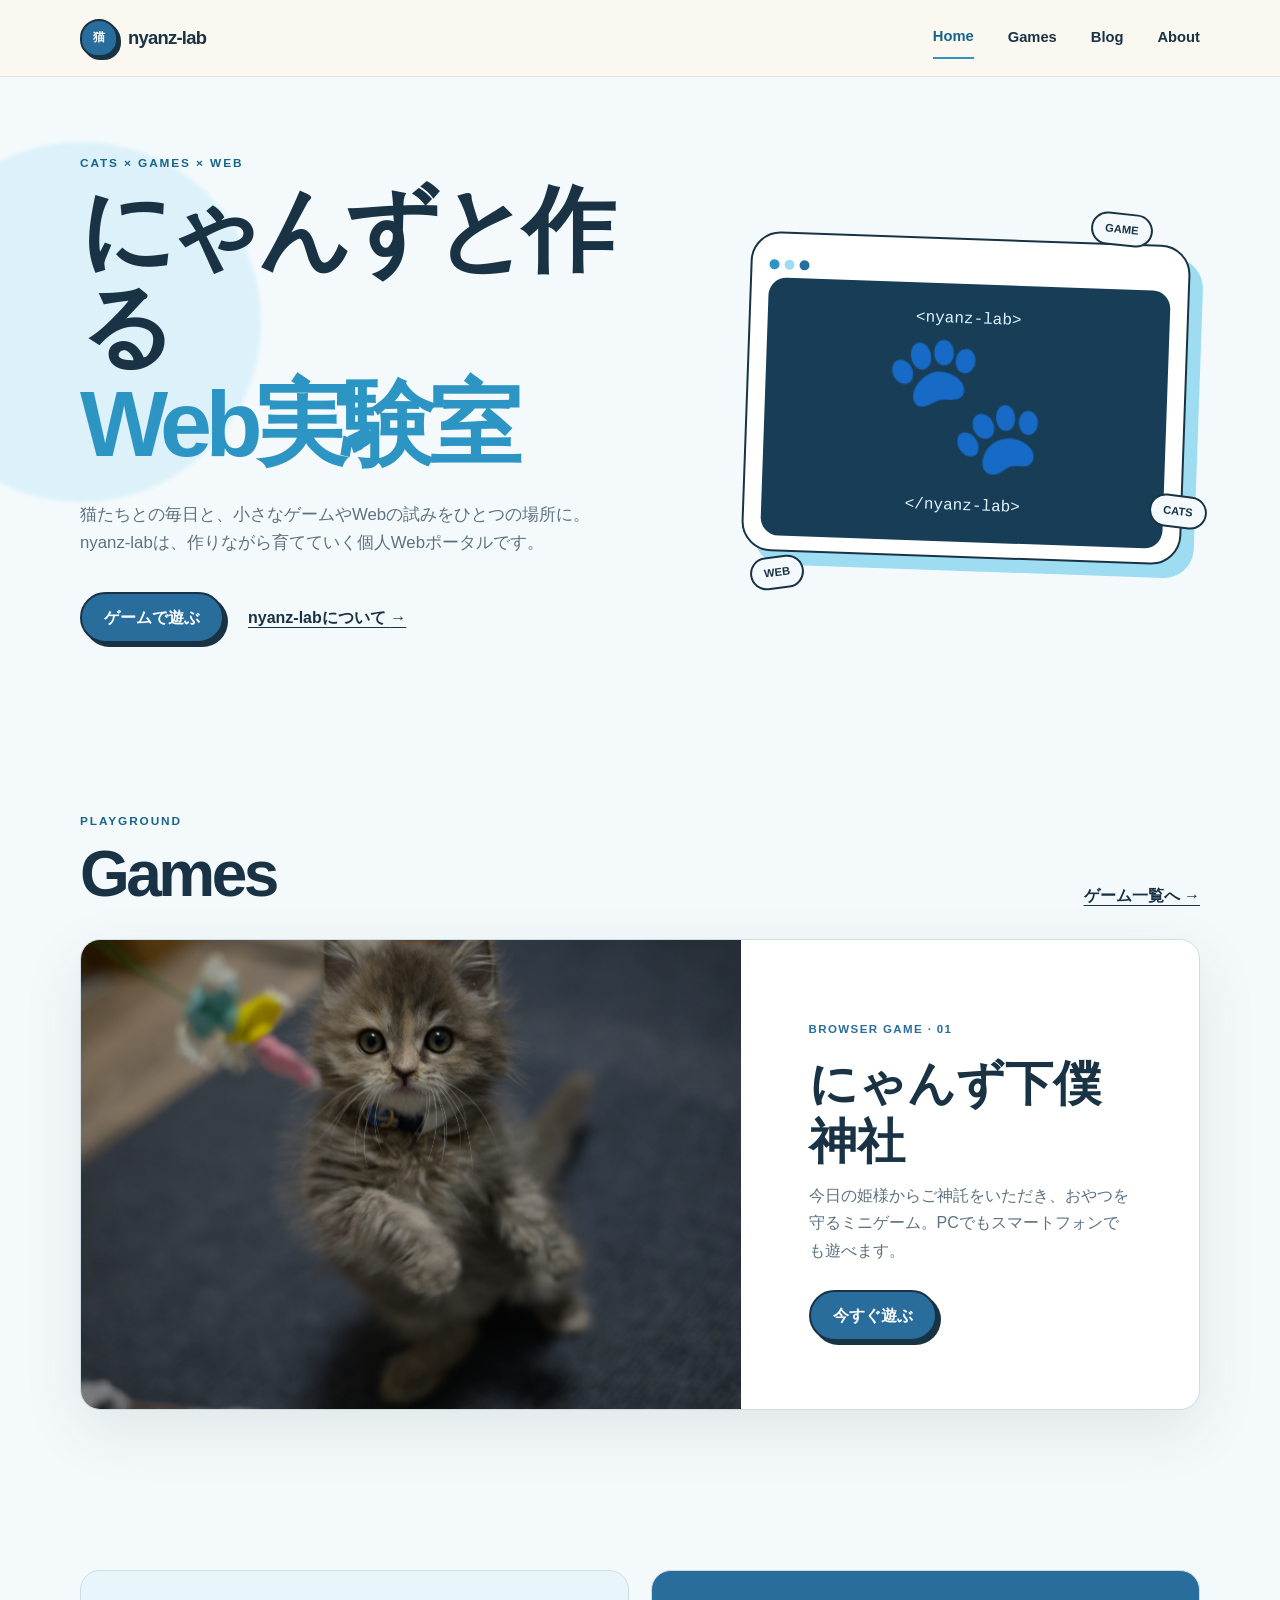
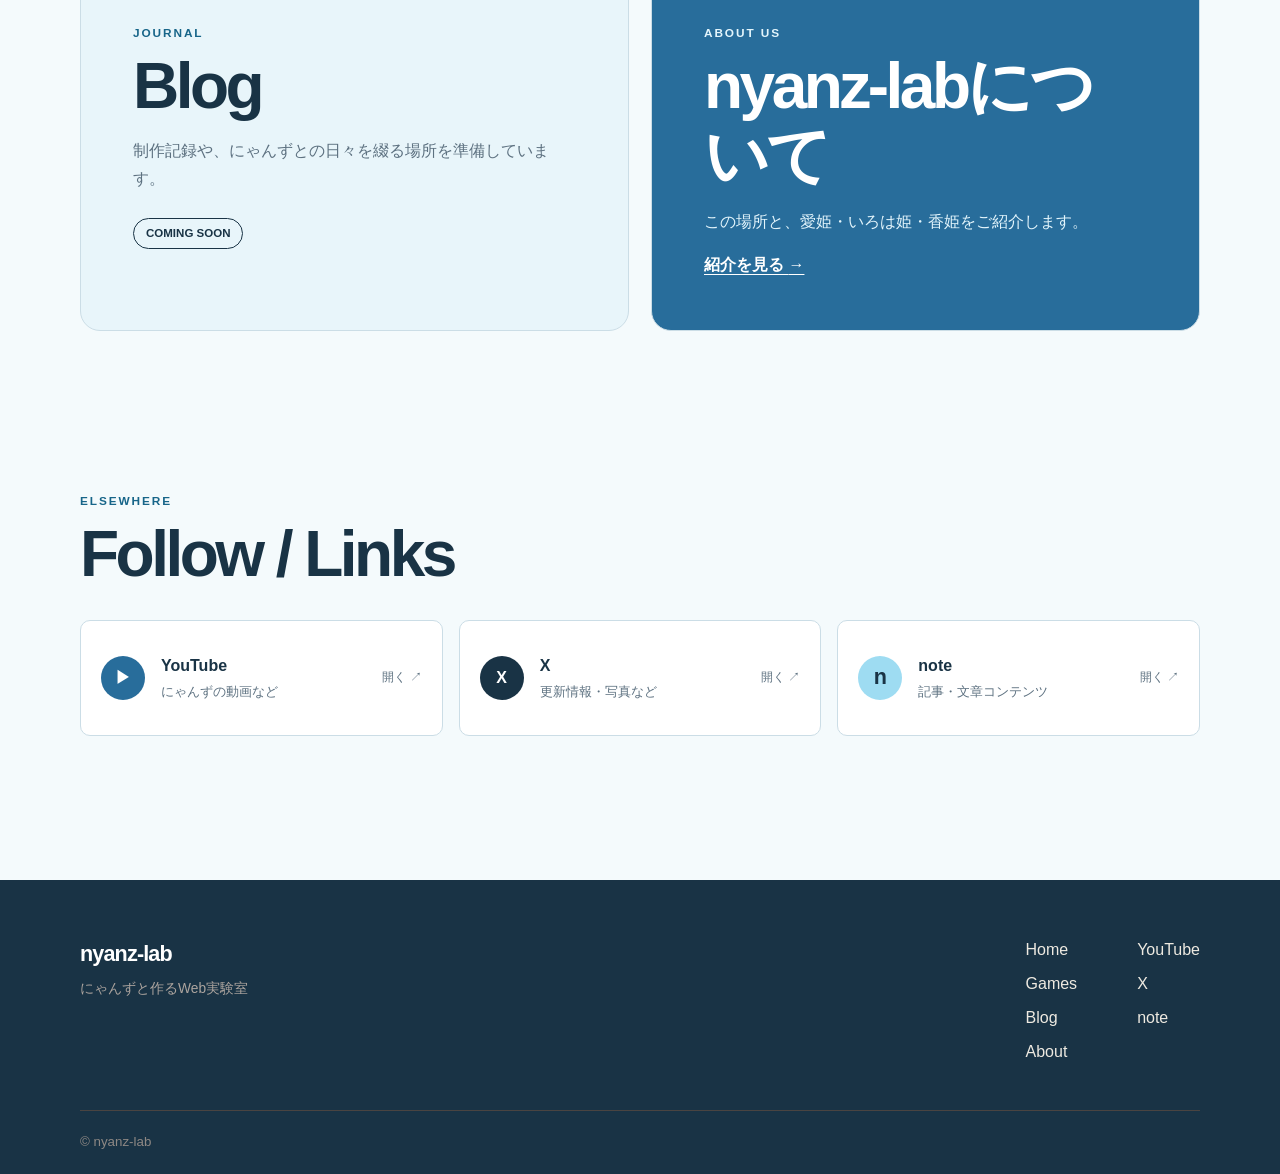
==== index.html @ 1f0c1e99 "Initial commit" ====
<!doctype html>
<html lang="ja">
    <head>
        <meta charset="utf-8" />
        <meta name="viewport" content="width=device-width, initial-scale=1" />
        <meta
            name="description"
            content="猫たちとの暮らし、自作ブラウザゲーム、Web制作の試みをまとめる個人Webポータル、nyanz-lab。"
        />
        <title>nyanz-lab | にゃんずと作るWeb実験室</title>
        <link rel="icon" href="/favicon.ico" sizes="any" />
        <link rel="stylesheet" href="/assets/css/common.css" />
        <script src="/assets/js/common.js" defer></script>
    </head>
    <body>
        <a class="skip-link" href="#main-content">本文へ移動</a>
        <header class="site-header">
            <div class="header-inner">
                <a class="site-brand" href="/" aria-label="nyanz-lab ホーム">
                    <span class="brand-mark" aria-hidden="true">猫</span>
                    <span>nyanz-lab</span>
                </a>
                <nav class="main-nav" aria-label="メインナビゲーション">
                    <a href="/" aria-current="page">Home</a>
                    <a href="/games/">Games</a>
                    <a href="/blog/">Blog</a>
                    <a href="/about/">About</a>
                </nav>
            </div>
        </header>

        <main id="main-content">
            <section class="hero">
                <div class="hero-copy">
                    <p class="eyebrow">Cats × Games × Web</p>
                    <h1>にゃんずと作る<br /><span>Web実験室</span></h1>
                    <p class="hero-lead">
                        猫たちとの毎日と、小さなゲームやWebの試みをひとつの場所に。
                        nyanz-labは、作りながら育てていく個人Webポータルです。
                    </p>
                    <div class="hero-actions">
                        <a class="button button-primary" href="/games/nyanz-game/">ゲームで遊ぶ</a>
                        <a class="text-link" href="/about/">nyanz-labについて <span aria-hidden="true">→</span></a>
                    </div>
                </div>
                <div class="hero-visual" aria-hidden="true">
                    <div class="lab-window">
                        <span class="window-dot"></span><span class="window-dot"></span
                        ><span class="window-dot"></span>
                        <div class="lab-code">
                            <span>&lt;nyanz-lab&gt;</span>
                            <strong>🐾</strong>
                            <span>&lt;/nyanz-lab&gt;</span>
                        </div>
                    </div>
                    <span class="orbit orbit-one">GAME</span>
                    <span class="orbit orbit-two">WEB</span>
                    <span class="orbit orbit-three">CATS</span>
                </div>
            </section>

            <section class="content-section" aria-labelledby="games-title">
                <div class="section-heading">
                    <div>
                        <p class="eyebrow">Playground</p>
                        <h2 id="games-title">Games</h2>
                    </div>
                    <a class="text-link" href="/games/">ゲーム一覧へ <span aria-hidden="true">→</span></a>
                </div>
                <article class="featured-card">
                    <a class="featured-image" href="/games/nyanz-game/">
                        <img
                            src="/games/nyanz-game/images/kouhime/fortune001.jpg"
                            alt="香姫"
                            width="1200"
                            height="900"
                        />
                    </a>
                    <div class="featured-copy">
                        <p class="card-label">Browser Game · 01</p>
                        <h3>にゃんず下僕神社</h3>
                        <p>
                            今日の姫様からご神託をいただき、おやつを守るミニゲーム。PCでもスマートフォンでも遊べます。
                        </p>
                        <a class="button button-primary" href="/games/nyanz-game/">今すぐ遊ぶ</a>
                    </div>
                </article>
            </section>

            <section class="content-section two-column" aria-label="更新情報とサイト紹介">
                <article class="info-panel blog-panel">
                    <p class="eyebrow">Journal</p>
                    <h2>Blog</h2>
                    <p>制作記録や、にゃんずとの日々を綴る場所を準備しています。</p>
                    <span class="status-badge">Coming soon</span>
                    <a class="panel-link" href="/blog/" aria-label="Blog準備中ページを見る"></a>
                </article>
                <article class="info-panel about-panel">
                    <p class="eyebrow">About us</p>
                    <h2>nyanz-labについて</h2>
                    <p>この場所と、愛姫・いろは姫・香姫をご紹介します。</p>
                    <a class="text-link" href="/about/">紹介を見る <span aria-hidden="true">→</span></a>
                </article>
            </section>

            <section class="content-section" aria-labelledby="links-title">
                <div class="section-heading">
                    <div>
                        <p class="eyebrow">Elsewhere</p>
                        <h2 id="links-title">Follow / Links</h2>
                    </div>
                </div>
                <!-- ソーシャルURLは /assets/js/common.js の SOCIAL_LINKS で一括管理 -->
                <div class="social-grid">
                    <a class="social-card" data-social="youtube" aria-disabled="true">
                        <span class="social-icon" aria-hidden="true">▶</span>
                        <span><strong>YouTube</strong><small>にゃんずの動画など</small></span>
                        <span class="social-state">準備中</span>
                    </a>
                    <a class="social-card" data-social="x" aria-disabled="true">
                        <span class="social-icon social-icon-x" aria-hidden="true">X</span>
                        <span><strong>X</strong><small>更新情報・写真など</small></span>
                        <span class="social-state">準備中</span>
                    </a>
                    <a class="social-card" data-social="note" aria-disabled="true">
                        <span class="social-icon social-icon-note" aria-hidden="true">n</span>
                        <span><strong>note</strong><small>記事・文章コンテンツ</small></span>
                        <span class="social-state">準備中</span>
                    </a>
                </div>
            </section>
        </main>

        <footer class="site-footer">
            <div class="footer-inner">
                <div><a class="footer-brand" href="/">nyanz-lab</a><p>にゃんずと作るWeb実験室</p></div>
                <nav class="footer-nav" aria-label="フッターナビゲーション">
                    <a href="/">Home</a><a href="/games/">Games</a><a href="/blog/">Blog</a><a href="/about/">About</a>
                </nav>
                <nav class="footer-social" aria-label="ソーシャルリンク">
                    <a data-social="youtube" aria-disabled="true">YouTube</a>
                    <a data-social="x" aria-disabled="true">X</a>
                    <a data-social="note" aria-disabled="true">note</a>
                </nav>
            </div>
            <p class="copyright"><small>© nyanz-lab</small></p>
        </footer>
    </body>
</html>
---- assets/css/common.css ----
:root {
    --ink: #193345;
    --muted: #5d7180;
    --paper: #f4fafc;
    --surface: #ffffff;
    --surface-warm: #e8f5fa;
    --line: #cbdde6;
    --accent: #2d95c4;
    --accent-dark: #176589;
    --blue: #286d9b;
    --sky: #9edcf2;
    --radius-sm: 10px;
    --radius: 20px;
    --shadow: 0 20px 60px rgba(61, 46, 37, 0.1);
    --content: min(1120px, calc(100% - 40px));
}

* { box-sizing: border-box; }

html { scroll-behavior: smooth; }

body {
    margin: 0;
    color: var(--ink);
    background: var(--paper);
    font-family: 'Hiragino Sans', 'Yu Gothic', 'Meiryo', sans-serif;
    line-height: 1.7;
}

a { color: inherit; }
img { max-width: 100%; }

.skip-link {
    position: fixed;
    z-index: 100;
    top: 8px;
    left: 8px;
    padding: 8px 14px;
    color: #fff;
    background: var(--ink);
    transform: translateY(-150%);
}

.skip-link:focus { transform: translateY(0); }

.site-header {
    position: relative;
    z-index: 10;
    border-bottom: 1px solid rgba(221, 213, 200, 0.7);
    background: rgba(251, 248, 241, 0.94);
}

.header-inner,
.footer-inner {
    width: var(--content);
    margin: 0 auto;
}

.header-inner {
    display: flex;
    min-height: 76px;
    align-items: center;
    justify-content: space-between;
    gap: 28px;
}

.site-brand,
.footer-brand {
    text-decoration: none;
    font-weight: 900;
    letter-spacing: -0.04em;
}

.site-brand { display: flex; align-items: center; gap: 10px; font-size: 1.15rem; }

.brand-mark {
    display: grid;
    width: 38px;
    height: 38px;
    place-items: center;
    border: 2px solid var(--ink);
    border-radius: 50% 50% 45% 45%;
    color: #fff;
    background: var(--blue);
    font-size: 0.78rem;
    box-shadow: 3px 3px 0 var(--ink);
}

.main-nav { display: flex; align-items: center; gap: clamp(16px, 3vw, 34px); }
.main-nav a { padding: 7px 0; text-decoration: none; font-size: 0.92rem; font-weight: 700; }
.main-nav a[aria-current='page'] { border-bottom: 2px solid var(--accent); color: var(--accent-dark); }

.hero {
    position: relative;
    display: grid;
    grid-template-columns: 1.08fr 0.92fr;
    width: var(--content);
    min-height: 610px;
    margin: 0 auto;
    align-items: center;
    gap: clamp(36px, 7vw, 90px);
    padding: 76px 0 88px;
}

.hero::before {
    position: absolute;
    z-index: -1;
    top: 10%;
    left: -16%;
    width: 360px;
    height: 360px;
    border-radius: 50%;
    background: rgba(158, 220, 242, 0.28);
    content: '';
    filter: blur(2px);
}

.eyebrow {
    margin: 0 0 8px;
    color: var(--accent-dark);
    font-size: 0.74rem;
    font-weight: 900;
    letter-spacing: 0.16em;
    text-transform: uppercase;
}

.hero h1 {
    margin: 0;
    font-size: clamp(3rem, 7.3vw, 6.6rem);
    line-height: 1.04;
    letter-spacing: -0.07em;
}

.hero h1 span { color: var(--accent); }
.hero-lead { max-width: 650px; margin: 28px 0 0; color: var(--muted); font-size: 1.05rem; }
.hero-actions { display: flex; align-items: center; gap: 24px; margin-top: 34px; }

.button {
    display: inline-flex;
    min-height: 48px;
    align-items: center;
    justify-content: center;
    padding: 10px 22px;
    border: 2px solid var(--ink);
    border-radius: 999px;
    text-decoration: none;
    font-weight: 800;
}

.button-primary { color: #fff; background: var(--blue); box-shadow: 4px 4px 0 var(--ink); }
.button-primary:hover { background: var(--accent-dark); }
.button-primary:active { transform: translate(2px, 2px); box-shadow: 2px 2px 0 var(--ink); }
.text-link { font-weight: 800; text-underline-offset: 4px; }
.text-link:hover { color: var(--accent-dark); }

.hero-visual { position: relative; min-height: 390px; }

.lab-window {
    position: absolute;
    inset: 35px 14px 35px 20px;
    overflow: hidden;
    padding: 17px;
    border: 2px solid var(--ink);
    border-radius: 30px;
    background: var(--surface);
    box-shadow: 13px 13px 0 var(--sky);
    transform: rotate(2deg);
}

.window-dot { display: inline-block; width: 10px; height: 10px; margin-right: 5px; border-radius: 50%; background: var(--line); }
.window-dot:first-child { background: var(--accent); }
.window-dot:nth-child(2) { background: var(--sky); }
.window-dot:nth-child(3) { background: var(--blue); }

.lab-code {
    display: grid;
    height: calc(100% - 24px);
    place-items: center;
    align-content: center;
    gap: 12px;
    border-radius: 18px;
    color: #dff5ff;
    background: #183d57;
    font-family: Consolas, monospace;
}

.lab-code strong { font-size: clamp(4.8rem, 11vw, 8.5rem); line-height: 1; }
.orbit { position: absolute; z-index: 2; padding: 5px 12px; border: 2px solid var(--ink); border-radius: 999px; background: var(--paper); font-size: 0.7rem; font-weight: 900; }
.orbit-one { top: 10px; right: 10%; transform: rotate(6deg); }
.orbit-two { bottom: 4px; left: 5%; transform: rotate(-7deg); }
.orbit-three { right: -7px; bottom: 65px; transform: rotate(7deg); }

.content-section { width: var(--content); margin: 0 auto; padding: 80px 0; }
.section-heading { display: flex; align-items: end; justify-content: space-between; gap: 20px; margin-bottom: 30px; }
.section-heading h2, .info-panel h2, .page-hero h1 { margin: 0; font-size: clamp(2.1rem, 5vw, 4rem); line-height: 1.1; letter-spacing: -0.055em; }

.featured-card {
    display: grid;
    overflow: hidden;
    grid-template-columns: minmax(0, 1.18fr) minmax(300px, 0.82fr);
    border: 1px solid var(--line);
    border-radius: var(--radius);
    background: var(--surface);
    box-shadow: var(--shadow);
}

.featured-image { min-height: 430px; overflow: hidden; background: var(--surface-warm); }
.featured-image img { display: block; width: 100%; height: 100%; object-fit: cover; transition: transform 240ms ease; }
.featured-image:hover img { transform: scale(1.025); }
.featured-copy { display: flex; flex-direction: column; align-items: flex-start; justify-content: center; padding: clamp(30px, 6vw, 68px); }
.card-label { color: var(--blue); font-size: 0.72rem; font-weight: 900; letter-spacing: 0.12em; text-transform: uppercase; }
.featured-copy h3 { margin: 4px 0 12px; font-size: clamp(1.8rem, 4vw, 3rem); line-height: 1.2; }
.featured-copy p:not(.card-label) { margin: 0 0 26px; color: var(--muted); }

.two-column { display: grid; grid-template-columns: 1fr 1fr; gap: 22px; }
.info-panel { position: relative; min-height: 300px; padding: clamp(28px, 5vw, 52px); border: 1px solid var(--line); border-radius: var(--radius); }
.info-panel p:not(.eyebrow) { max-width: 440px; color: var(--muted); }
.blog-panel { background: var(--surface-warm); }
.about-panel { color: #fff; background: var(--blue); }
.about-panel .eyebrow, .about-panel p:not(.eyebrow) { color: #e3f5fc; }
.panel-link { position: absolute; inset: 0; border-radius: inherit; }
.panel-link:focus-visible { outline: 3px solid var(--accent-dark); outline-offset: 4px; }
.status-badge { display: inline-block; margin-top: 10px; padding: 5px 12px; border: 1px solid var(--ink); border-radius: 999px; font-size: 0.72rem; font-weight: 900; text-transform: uppercase; }

.social-grid { display: grid; grid-template-columns: repeat(3, 1fr); gap: 16px; }
.social-card { display: grid; grid-template-columns: auto 1fr auto; align-items: center; gap: 16px; min-height: 116px; padding: 20px; border: 1px solid var(--line); border-radius: var(--radius-sm); background: var(--surface); text-decoration: none; }
.social-card:not([aria-disabled='true']):hover { border-color: var(--accent); transform: translateY(-2px); box-shadow: var(--shadow); }
.social-card[aria-disabled='true'] { cursor: default; }
.social-icon { display: grid; width: 44px; height: 44px; place-items: center; border-radius: 50%; color: #fff; background: var(--blue); font-weight: 900; }
.social-icon-x { background: var(--ink); }
.social-icon-note { color: var(--ink); background: var(--sky); font-size: 1.35rem; }
.social-card strong, .social-card small { display: block; }
.social-card small { margin-top: 2px; color: var(--muted); }
.social-state { color: var(--muted); font-size: 0.72rem; }

.page-hero { width: var(--content); margin: 0 auto; padding: 82px 0 48px; }
.page-hero p:not(.eyebrow) { max-width: 680px; margin-top: 20px; color: var(--muted); font-size: 1.05rem; }
.card-grid { display: grid; grid-template-columns: repeat(3, 1fr); gap: 18px; }
.game-list .featured-card { margin-bottom: 24px; }
.placeholder-card { min-height: 210px; padding: 28px; border: 1px dashed #bcb2a2; border-radius: var(--radius); color: var(--muted); background: rgba(255, 255, 255, 0.45); }
.placeholder-card h3 { margin-top: 0; color: var(--ink); }
.cat-card { overflow: hidden; border: 1px solid var(--line); border-radius: var(--radius); background: var(--surface); }
.cat-photo { aspect-ratio: 4 / 3; margin: 0; overflow: hidden; background: var(--surface-warm); }
.cat-photo img { display: block; width: 100%; height: 100%; object-fit: cover; }
.cat-card:last-child .cat-photo img { object-position: center 58%; }
.cat-card-body { padding: 24px 28px 28px; }
.cat-card h3 { margin: 0; font-size: 1.35rem; }
.cat-card p { margin-bottom: 0; color: var(--muted); }
.coming-soon { min-height: 44vh; }

.site-footer { margin-top: 64px; padding: 56px 0 20px; color: #eeeae1; background: var(--ink); }
.footer-inner { display: grid; grid-template-columns: 1fr auto auto; align-items: start; gap: 60px; }
.footer-brand { color: #fff; font-size: 1.35rem; }
.footer-inner p { margin: 5px 0 0; color: #ada59f; font-size: 0.86rem; }
.footer-nav, .footer-social { display: grid; gap: 7px; }
.footer-nav a, .footer-social a { text-decoration: none; }
.footer-nav a:hover, .footer-social a:not([aria-disabled='true']):hover { color: var(--sky); }
.footer-social a[aria-disabled='true'] { color: #8e8884; cursor: default; }
.copyright { width: var(--content); margin: 44px auto 0; padding-top: 16px; border-top: 1px solid #4a4441; color: #8e8884; }

a:focus-visible, button:focus-visible { outline: 3px solid var(--accent-dark); outline-offset: 4px; }

@media (max-width: 820px) {
    :root { --content: min(100% - 28px, 660px); }
    .hero { grid-template-columns: 1fr; padding-top: 56px; }
    .hero-visual { min-height: 340px; }
    .featured-card { grid-template-columns: 1fr; }
    .featured-image { min-height: 300px; max-height: 440px; }
    .two-column, .social-grid { grid-template-columns: 1fr; }
    .info-panel { min-height: 260px; }
    .card-grid { grid-template-columns: 1fr; }
    .footer-inner { grid-template-columns: 1fr 1fr; }
    .footer-inner > div { grid-column: 1 / -1; }
}

@media (max-width: 560px) {
    .header-inner { min-height: auto; align-items: flex-start; flex-direction: column; gap: 10px; padding: 14px 0 10px; }
    .main-nav { width: 100%; justify-content: space-between; gap: 10px; overflow-x: auto; }
    .main-nav a { font-size: 0.84rem; }
    .hero { min-height: auto; padding: 54px 0 64px; }
    .hero h1 { font-size: clamp(2.75rem, 15vw, 4.3rem); }
    .hero-actions { align-items: flex-start; flex-direction: column; }
    .hero-visual { min-height: 280px; }
    .lab-window { inset: 20px 8px 25px; }
    .content-section { padding: 58px 0; }
    .section-heading { align-items: flex-start; flex-direction: column; }
    .featured-image { min-height: 240px; }
    .featured-copy { padding: 26px 22px 32px; }
    .social-card { grid-template-columns: auto 1fr; }
    .social-state { grid-column: 2; }
    .footer-inner { gap: 32px; }
}

@media (prefers-reduced-motion: reduce) {
    html { scroll-behavior: auto; }
    *, *::before, *::after { transition-duration: 0.01ms !important; }
}
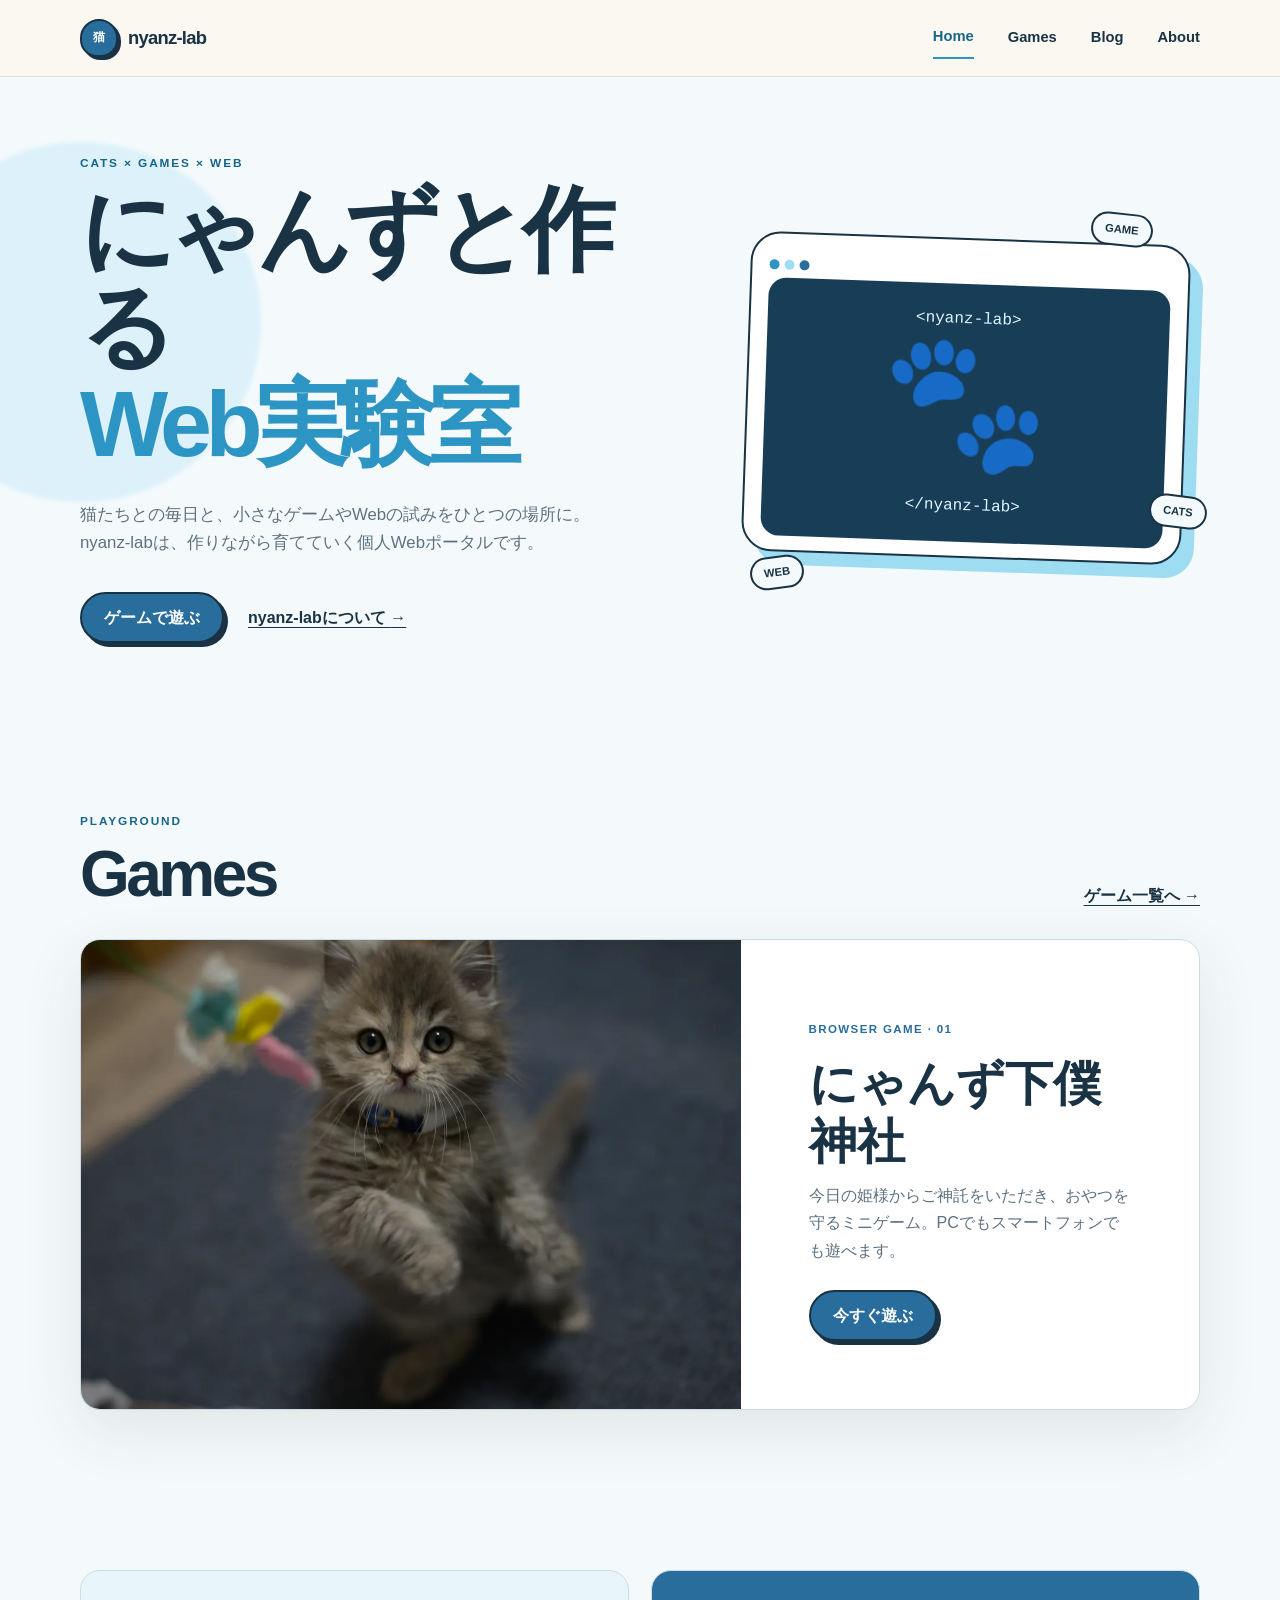
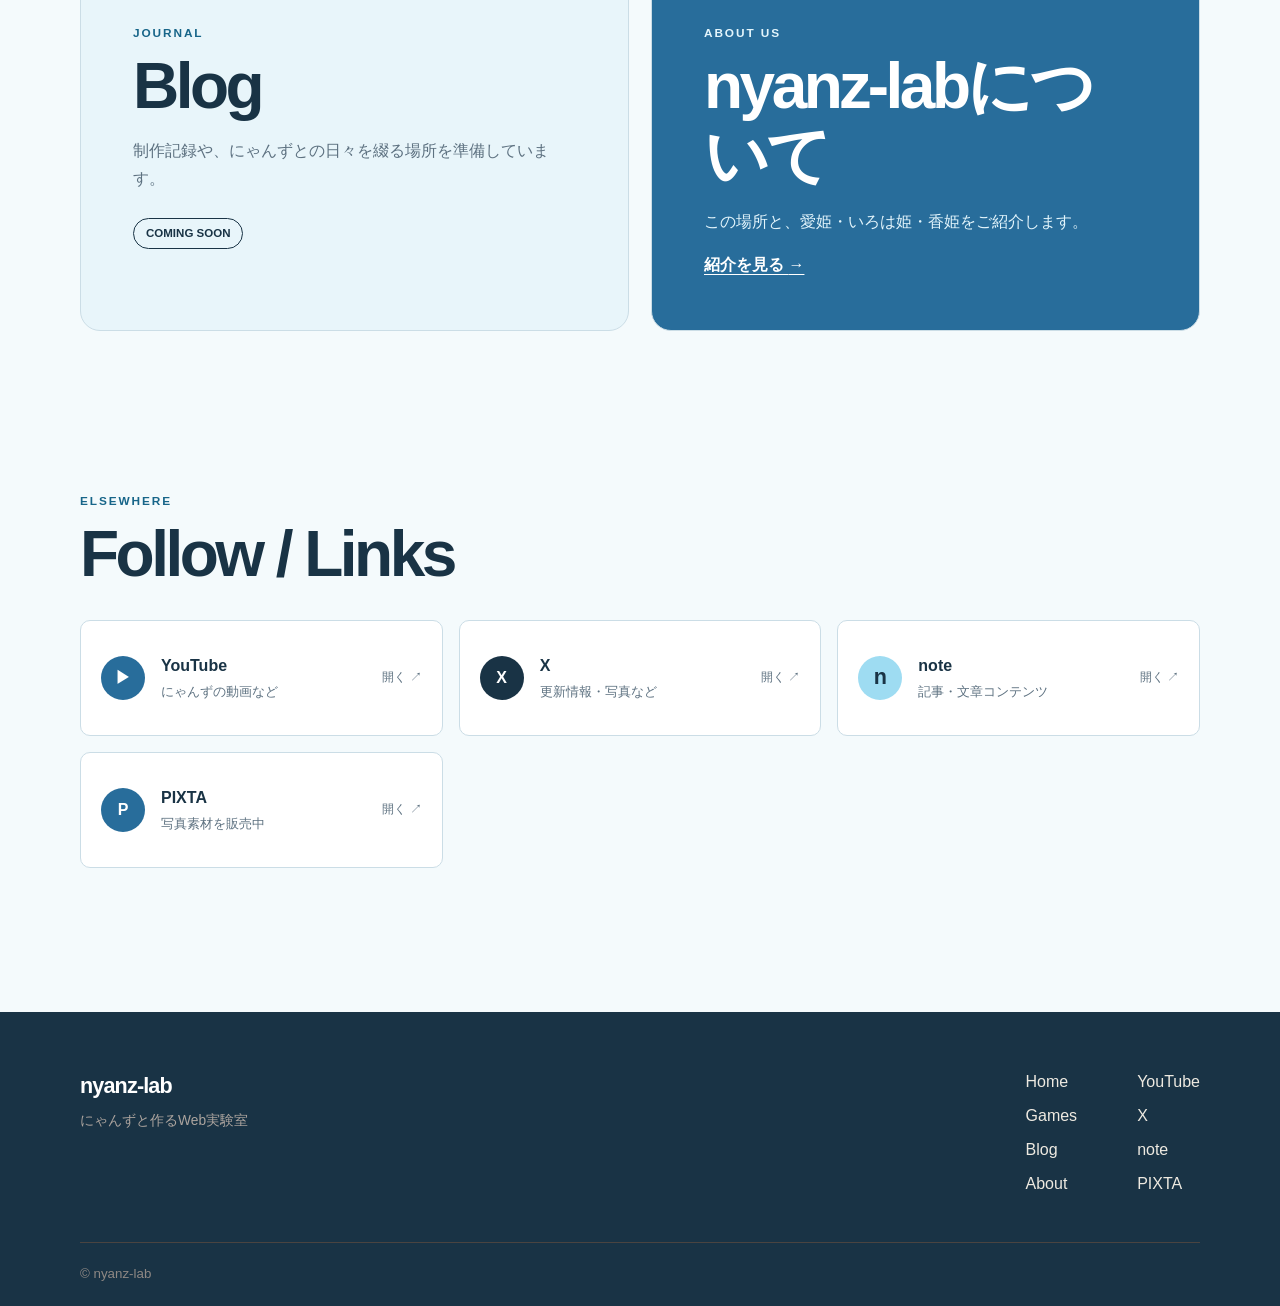
==== commit d96d9349: "SEO設定を実施" ====
--- a/index.html
+++ b/index.html
@@ -7,10 +7,56 @@
             name="description"
             content="猫たちとの暮らし、自作ブラウザゲーム、Web制作の試みをまとめる個人Webポータル、nyanz-lab。"
         />
+        <meta name="robots" content="index, follow, max-image-preview:large" />
         <title>nyanz-lab | にゃんずと作るWeb実験室</title>
+        <link rel="canonical" href="https://nyanz-lab.sakura.ne.jp/" />
+        <meta property="og:locale" content="ja_JP" />
+        <meta property="og:type" content="website" />
+        <meta property="og:site_name" content="nyanz-lab" />
+        <meta property="og:title" content="nyanz-lab | にゃんずと作るWeb実験室" />
+        <meta
+            property="og:description"
+            content="猫たちとの暮らし、自作ブラウザゲーム、Web制作の試みをまとめる個人Webポータル。"
+        />
+        <meta property="og:url" content="https://nyanz-lab.sakura.ne.jp/" />
+        <meta
+            property="og:image"
+            content="https://nyanz-lab.sakura.ne.jp/assets/images/og/nyanz-lab.jpg"
+        />
+        <meta property="og:image:width" content="1200" />
+        <meta property="og:image:height" content="630" />
+        <meta property="og:image:alt" content="香姫の写真" />
+        <meta name="twitter:card" content="summary_large_image" />
+        <meta name="twitter:title" content="nyanz-lab | にゃんずと作るWeb実験室" />
+        <meta
+            name="twitter:description"
+            content="猫たちとの暮らし、自作ブラウザゲーム、Web制作の試みをまとめる個人Webポータル。"
+        />
+        <meta
+            name="twitter:image"
+            content="https://nyanz-lab.sakura.ne.jp/assets/images/og/nyanz-lab.jpg"
+        />
         <link rel="icon" href="/favicon.ico" sizes="any" />
         <link rel="stylesheet" href="/assets/css/common.css" />
         <script src="/assets/js/common.js" defer></script>
+        <script type="application/ld+json">
+            {
+                "@context": "https://schema.org",
+                "@type": "WebSite",
+                "@id": "https://nyanz-lab.sakura.ne.jp/#website",
+                "url": "https://nyanz-lab.sakura.ne.jp/",
+                "name": "nyanz-lab",
+                "alternateName": "にゃんずと作るWeb実験室",
+                "description": "猫たちとの暮らし、自作ブラウザゲーム、Web制作の試みをまとめる個人Webポータル。",
+                "inLanguage": "ja",
+                "sameAs": [
+                    "https://www.youtube.com/@nanatsuno071",
+                    "https://x.com/blueudcat22",
+                    "https://note.com/aozaki_s",
+                    "https://creator.pixta.jp/@blue_sayo"
+                ]
+            }
+        </script>
     </head>
     <body>
         <a class="skip-link" href="#main-content">本文へ移動</a>
@@ -70,10 +116,12 @@
                 <article class="featured-card">
                     <a class="featured-image" href="/games/nyanz-game/">
                         <img
-                            src="/games/nyanz-game/images/kouhime/fortune001.jpg"
+                            src="/games/nyanz-game/images/kouhime/fortune001-1200.webp"
                             alt="香姫"
                             width="1200"
-                            height="900"
+                            height="798"
+                            loading="lazy"
+                            decoding="async"
                         />
                     </a>
                     <div class="featured-copy">
@@ -127,6 +175,11 @@
                         <span><strong>note</strong><small>記事・文章コンテンツ</small></span>
                         <span class="social-state">準備中</span>
                     </a>
+                    <a class="social-card" data-social="pixta" aria-disabled="true">
+                        <span class="social-icon" aria-hidden="true">P</span>
+                        <span><strong>PIXTA</strong><small>写真素材を販売中</small></span>
+                        <span class="social-state">準備中</span>
+                    </a>
                 </div>
             </section>
         </main>
@@ -141,6 +194,7 @@
                     <a data-social="youtube" aria-disabled="true">YouTube</a>
                     <a data-social="x" aria-disabled="true">X</a>
                     <a data-social="note" aria-disabled="true">note</a>
+                    <a data-social="pixta" aria-disabled="true">PIXTA</a>
                 </nav>
             </div>
             <p class="copyright"><small>© nyanz-lab</small></p>
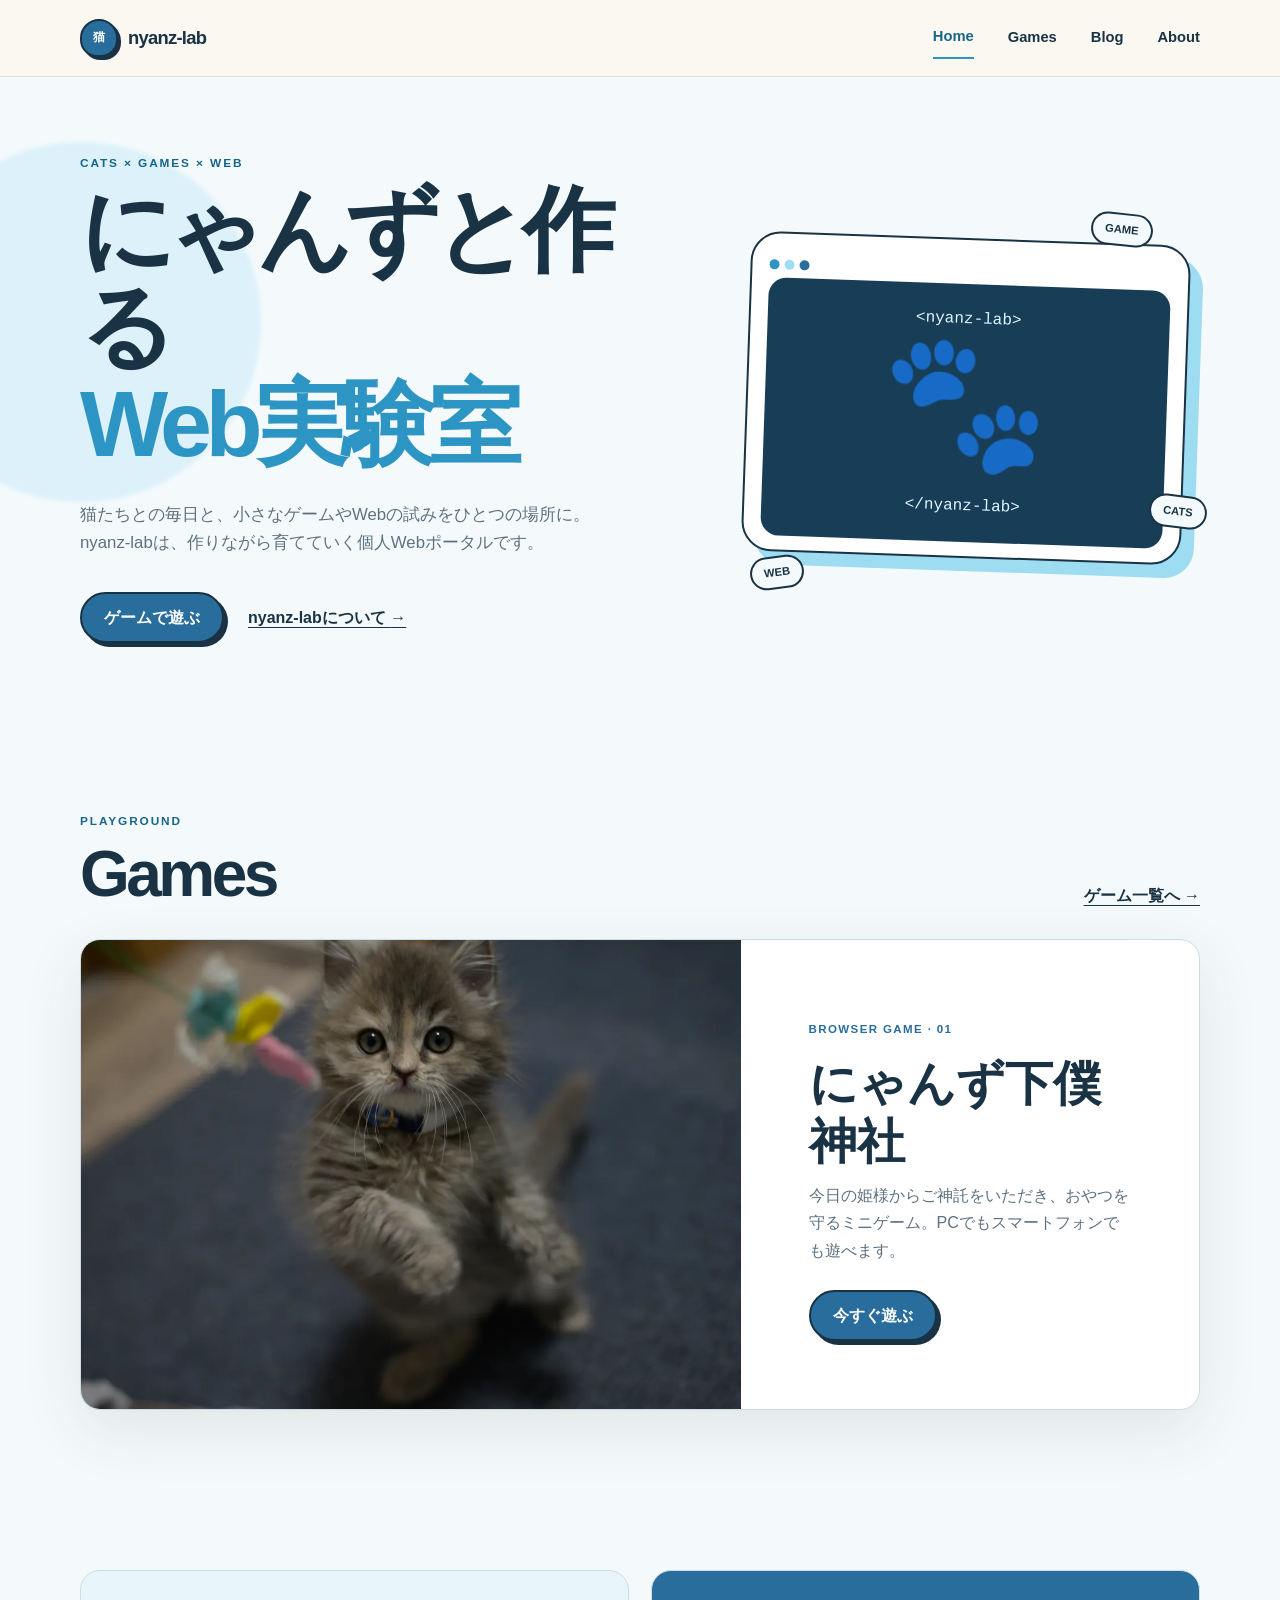
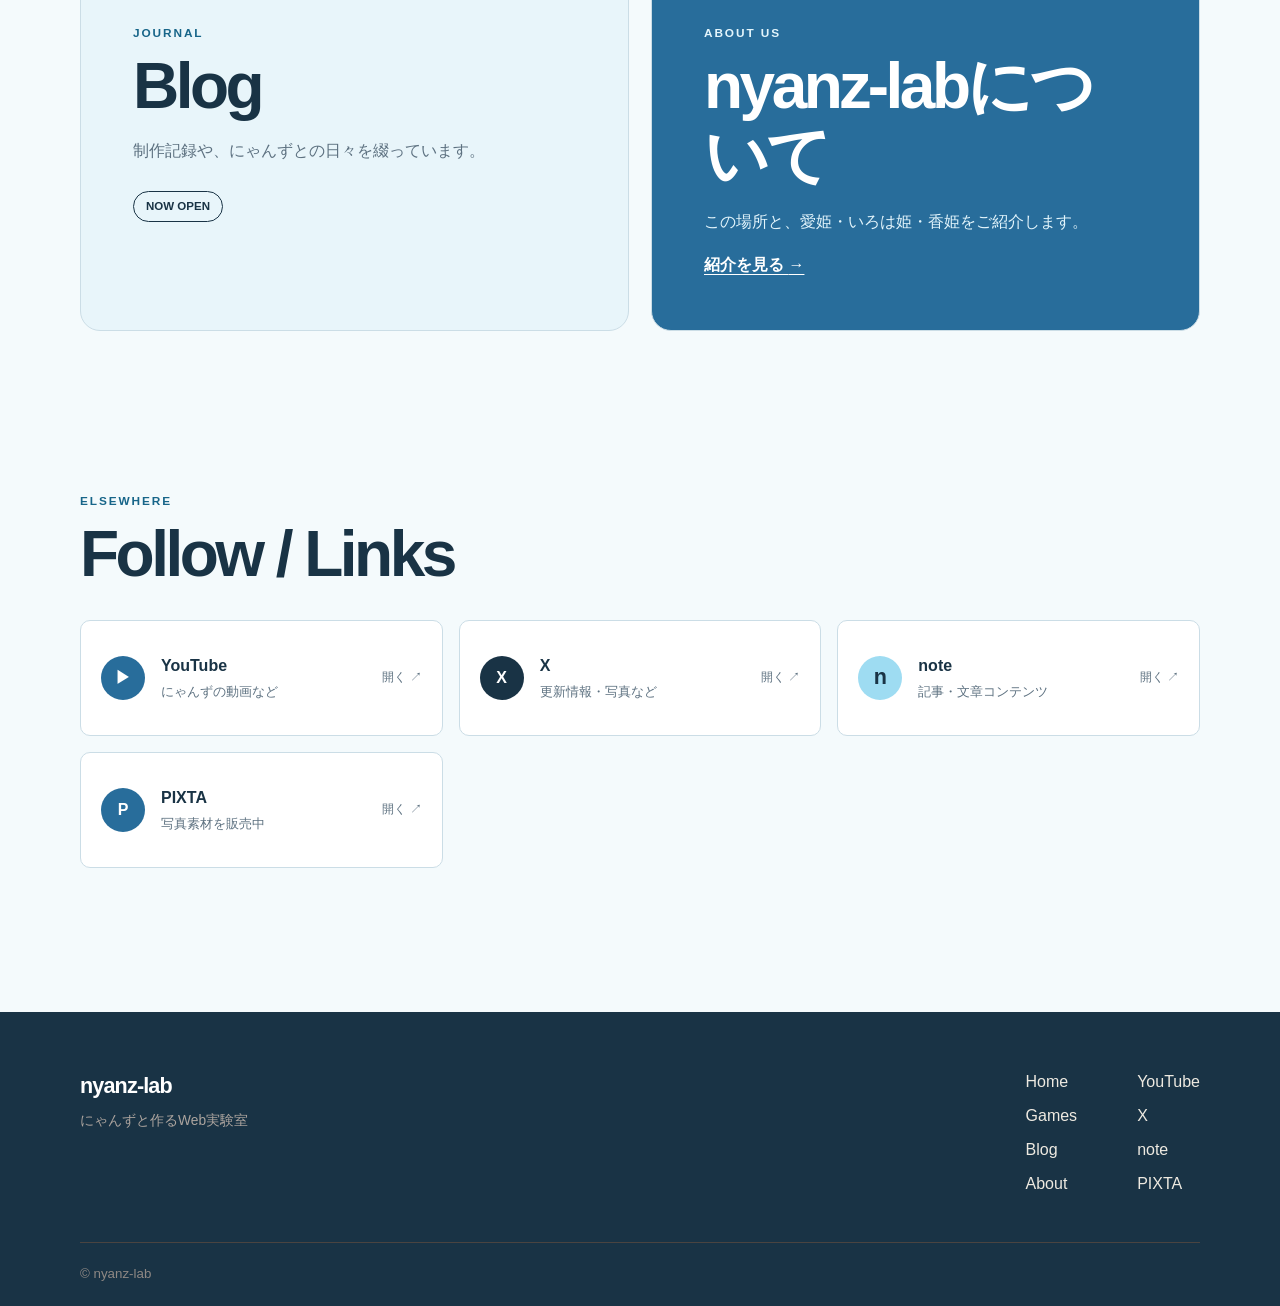
==== commit 5605d98c: "WPをリリース" ====
--- a/index.html
+++ b/index.html
@@ -139,9 +139,9 @@
                 <article class="info-panel blog-panel">
                     <p class="eyebrow">Journal</p>
                     <h2>Blog</h2>
-                    <p>制作記録や、にゃんずとの日々を綴る場所を準備しています。</p>
-                    <span class="status-badge">Coming soon</span>
-                    <a class="panel-link" href="/blog/" aria-label="Blog準備中ページを見る"></a>
+                    <p>制作記録や、にゃんずとの日々を綴っています。</p>
+                    <span class="status-badge">Now open</span>
+                    <a class="panel-link" href="/blog/" aria-label="Blogを見る"></a>
                 </article>
                 <article class="info-panel about-panel">
                     <p class="eyebrow">About us</p>
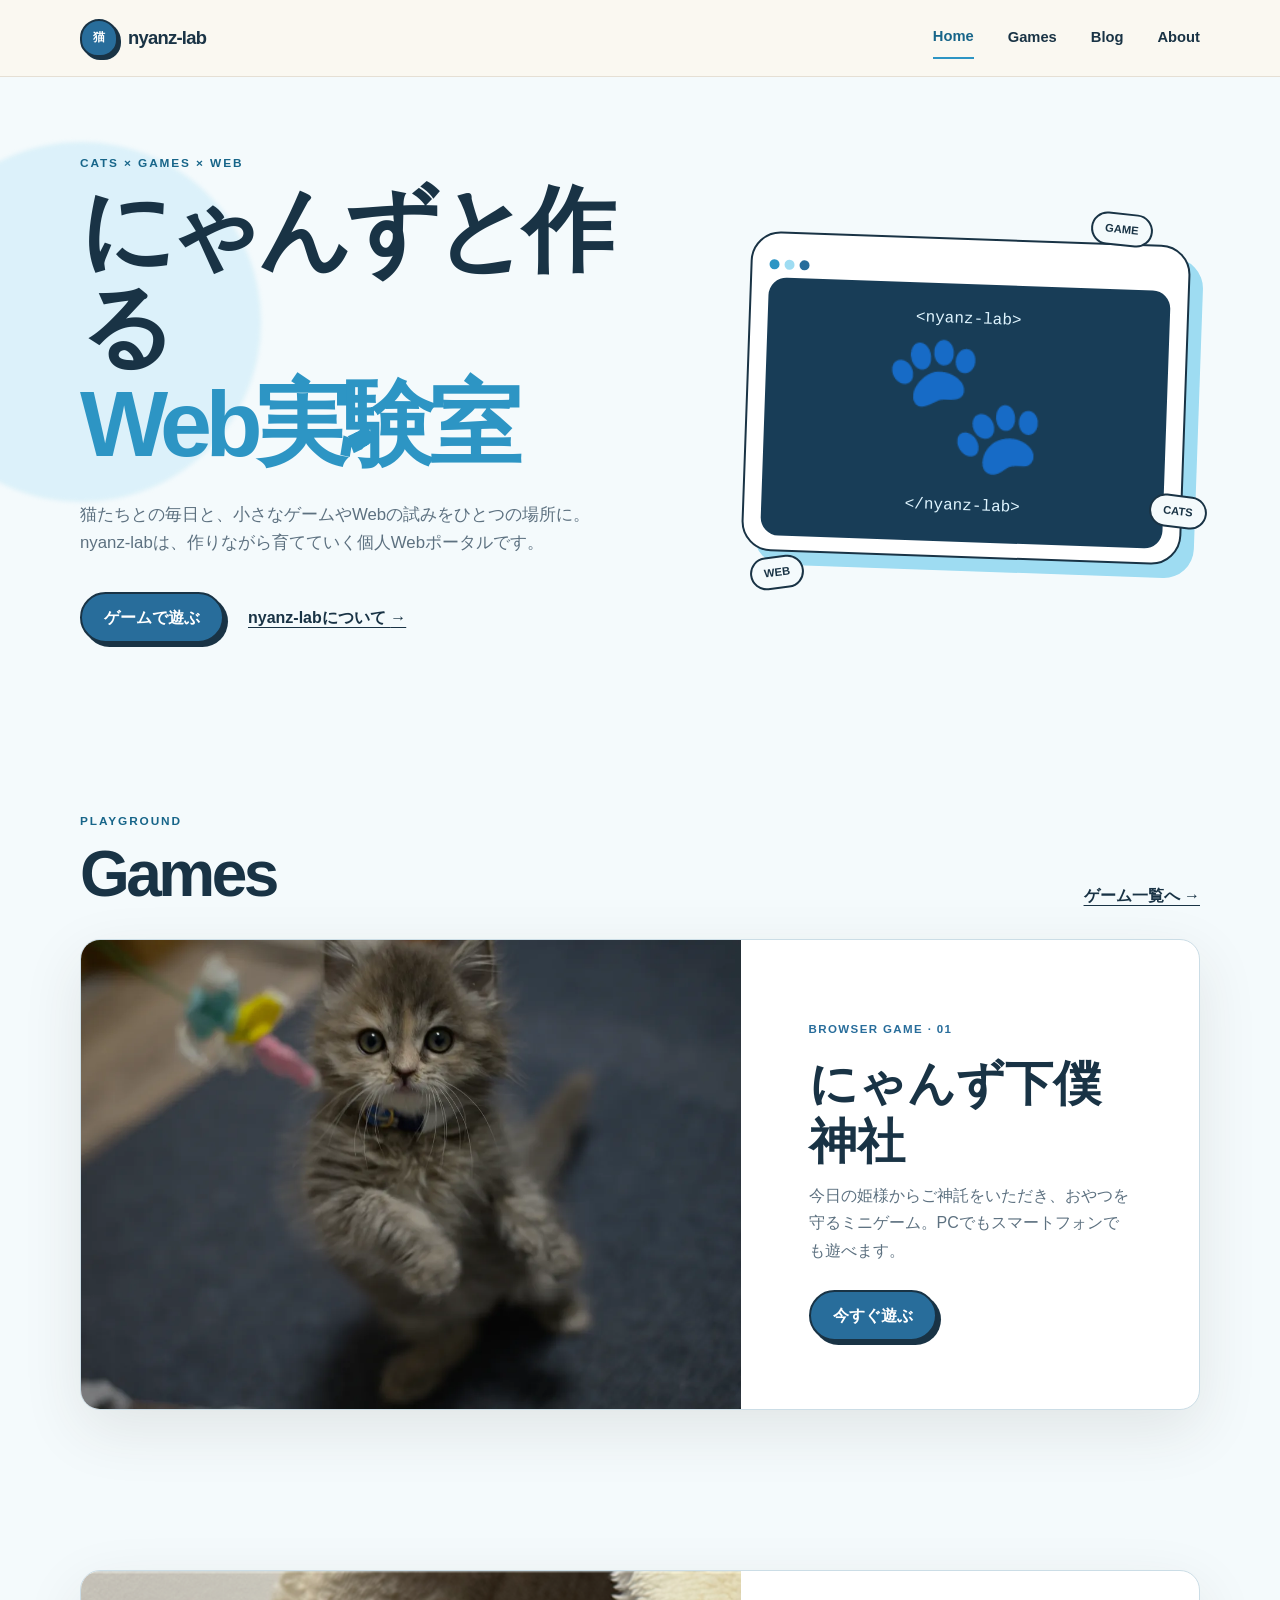
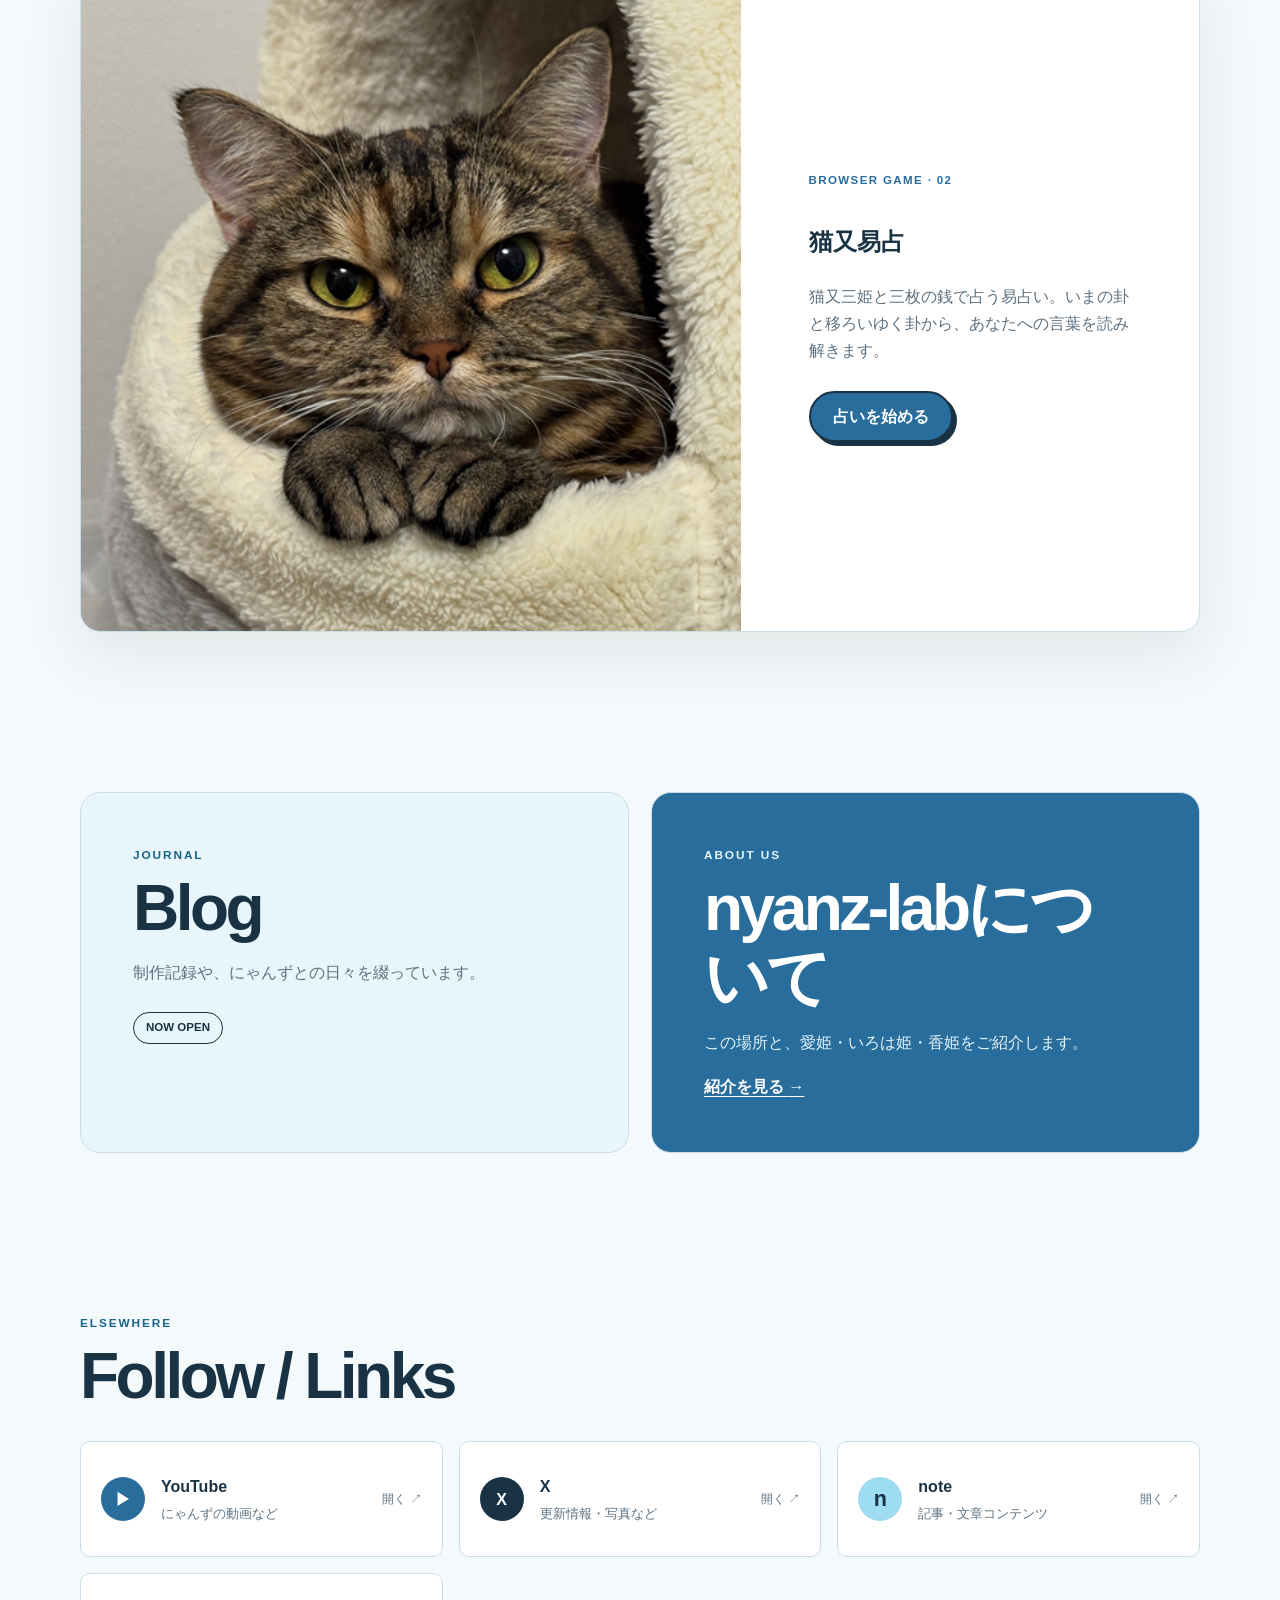
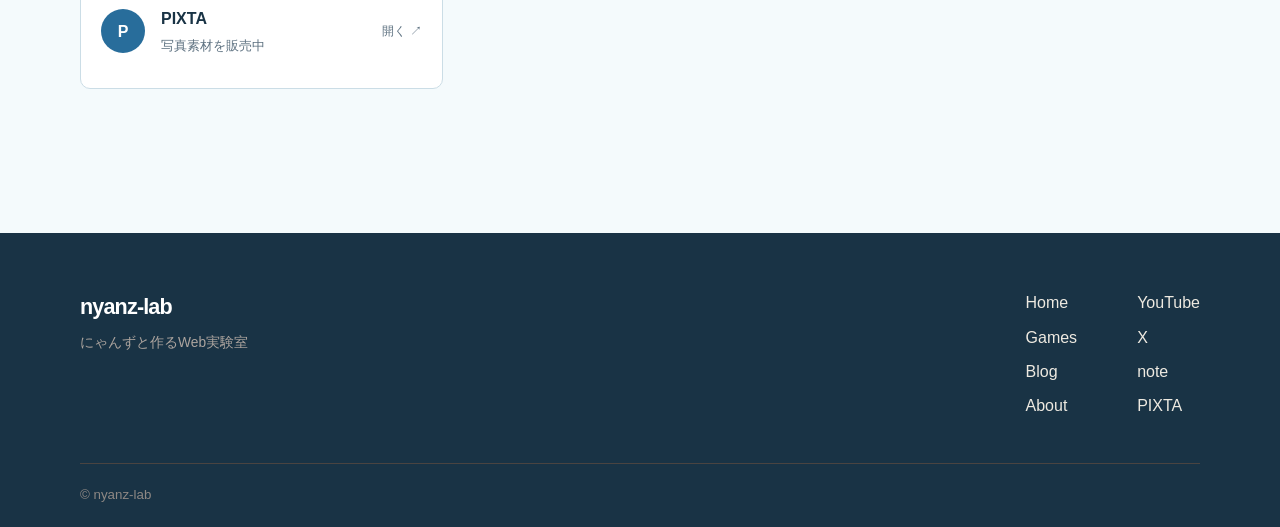
==== commit fe5881a0: "八卦のゲームをコミット・yamlファイルは未設定" ====
--- a/index.html
+++ b/index.html
@@ -135,6 +135,20 @@
                 </article>
             </section>
 
+            <section class="content-section" aria-labelledby="eki-title">
+                <article class="featured-card">
+                    <a class="featured-image" href="/games/nekoma-eki/">
+                        <img src="/games/nekoma-eki/images/guardians/megohime-01.png" alt="猫又易占の守護者・愛姫" loading="lazy" decoding="async" />
+                    </a>
+                    <div class="featured-copy">
+                        <p class="card-label">Browser Game · 02</p>
+                        <h2 id="eki-title">猫又易占</h2>
+                        <p>猫又三姫と三枚の銭で占う易占い。いまの卦と移ろいゆく卦から、あなたへの言葉を読み解きます。</p>
+                        <a class="button button-primary" href="/games/nekoma-eki/">占いを始める</a>
+                    </div>
+                </article>
+            </section>
+
             <section class="content-section two-column" aria-label="更新情報とサイト紹介">
                 <article class="info-panel blog-panel">
                     <p class="eyebrow">Journal</p>
